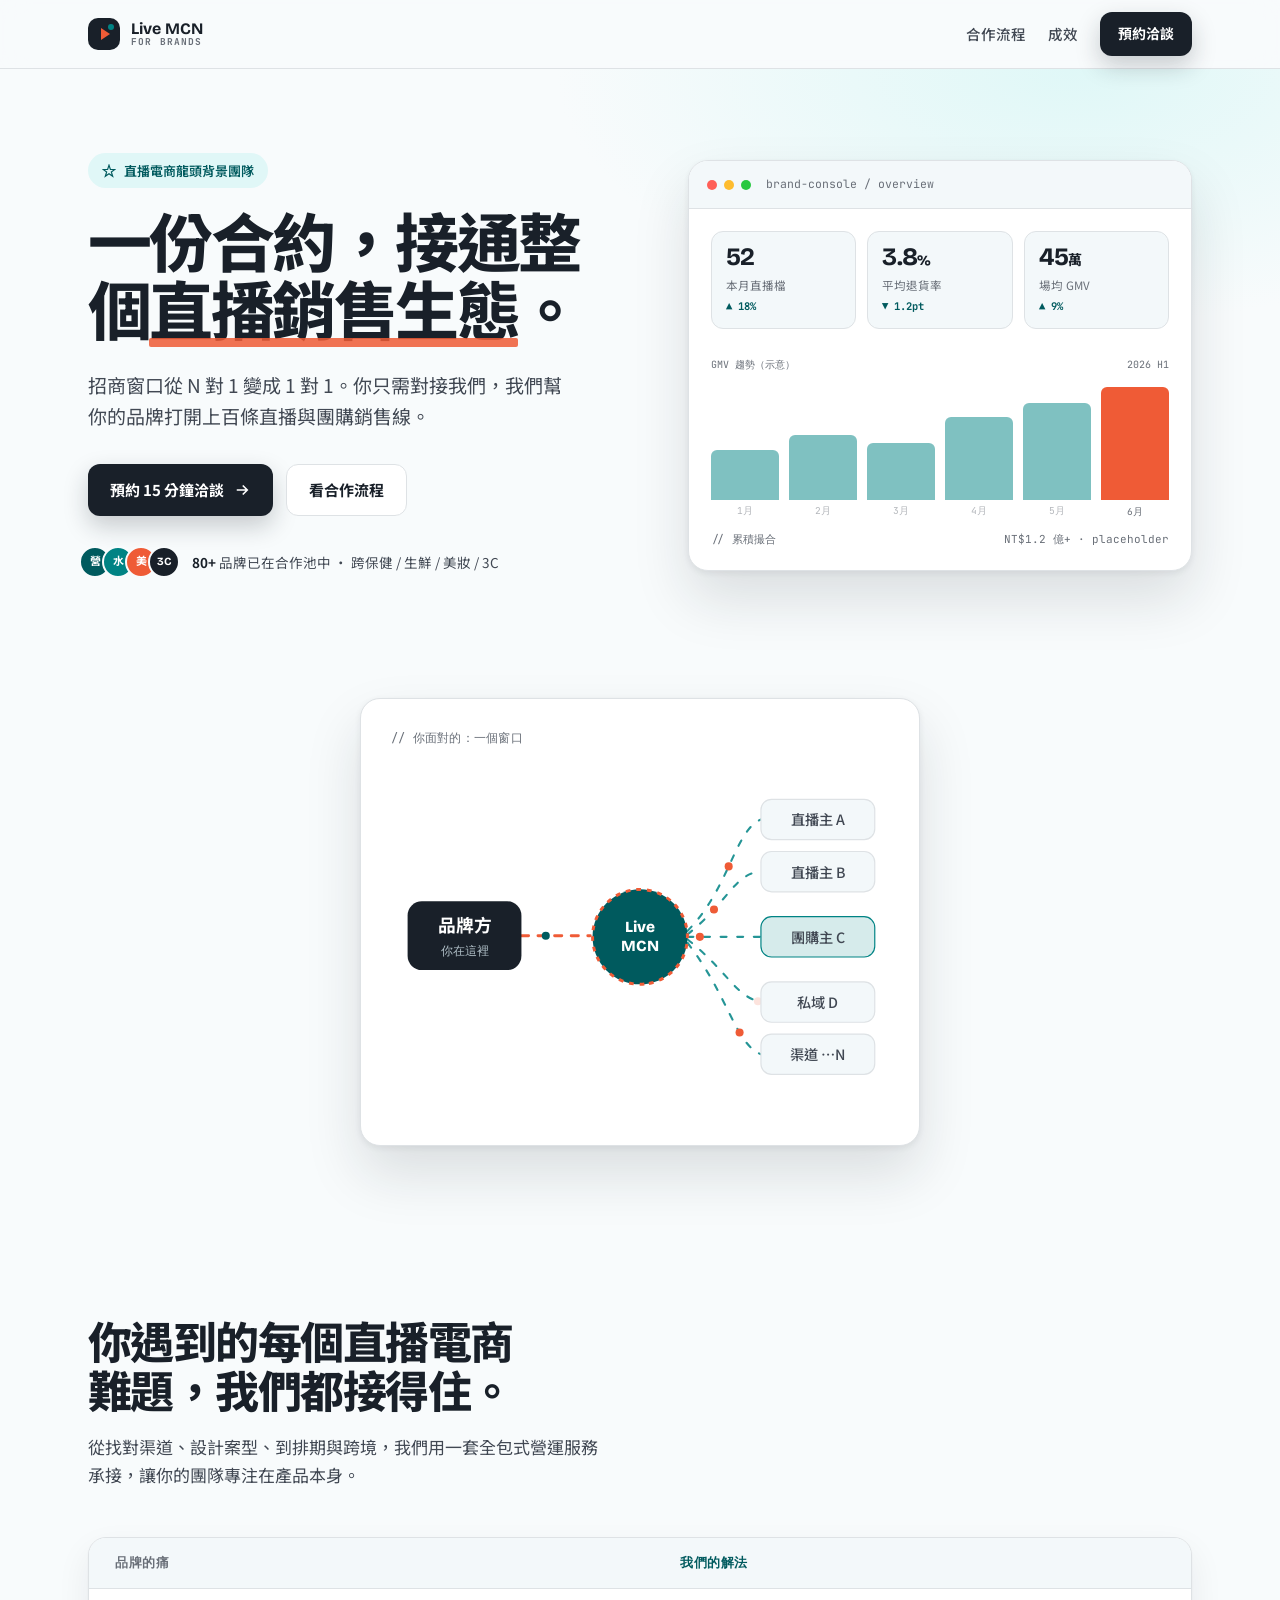
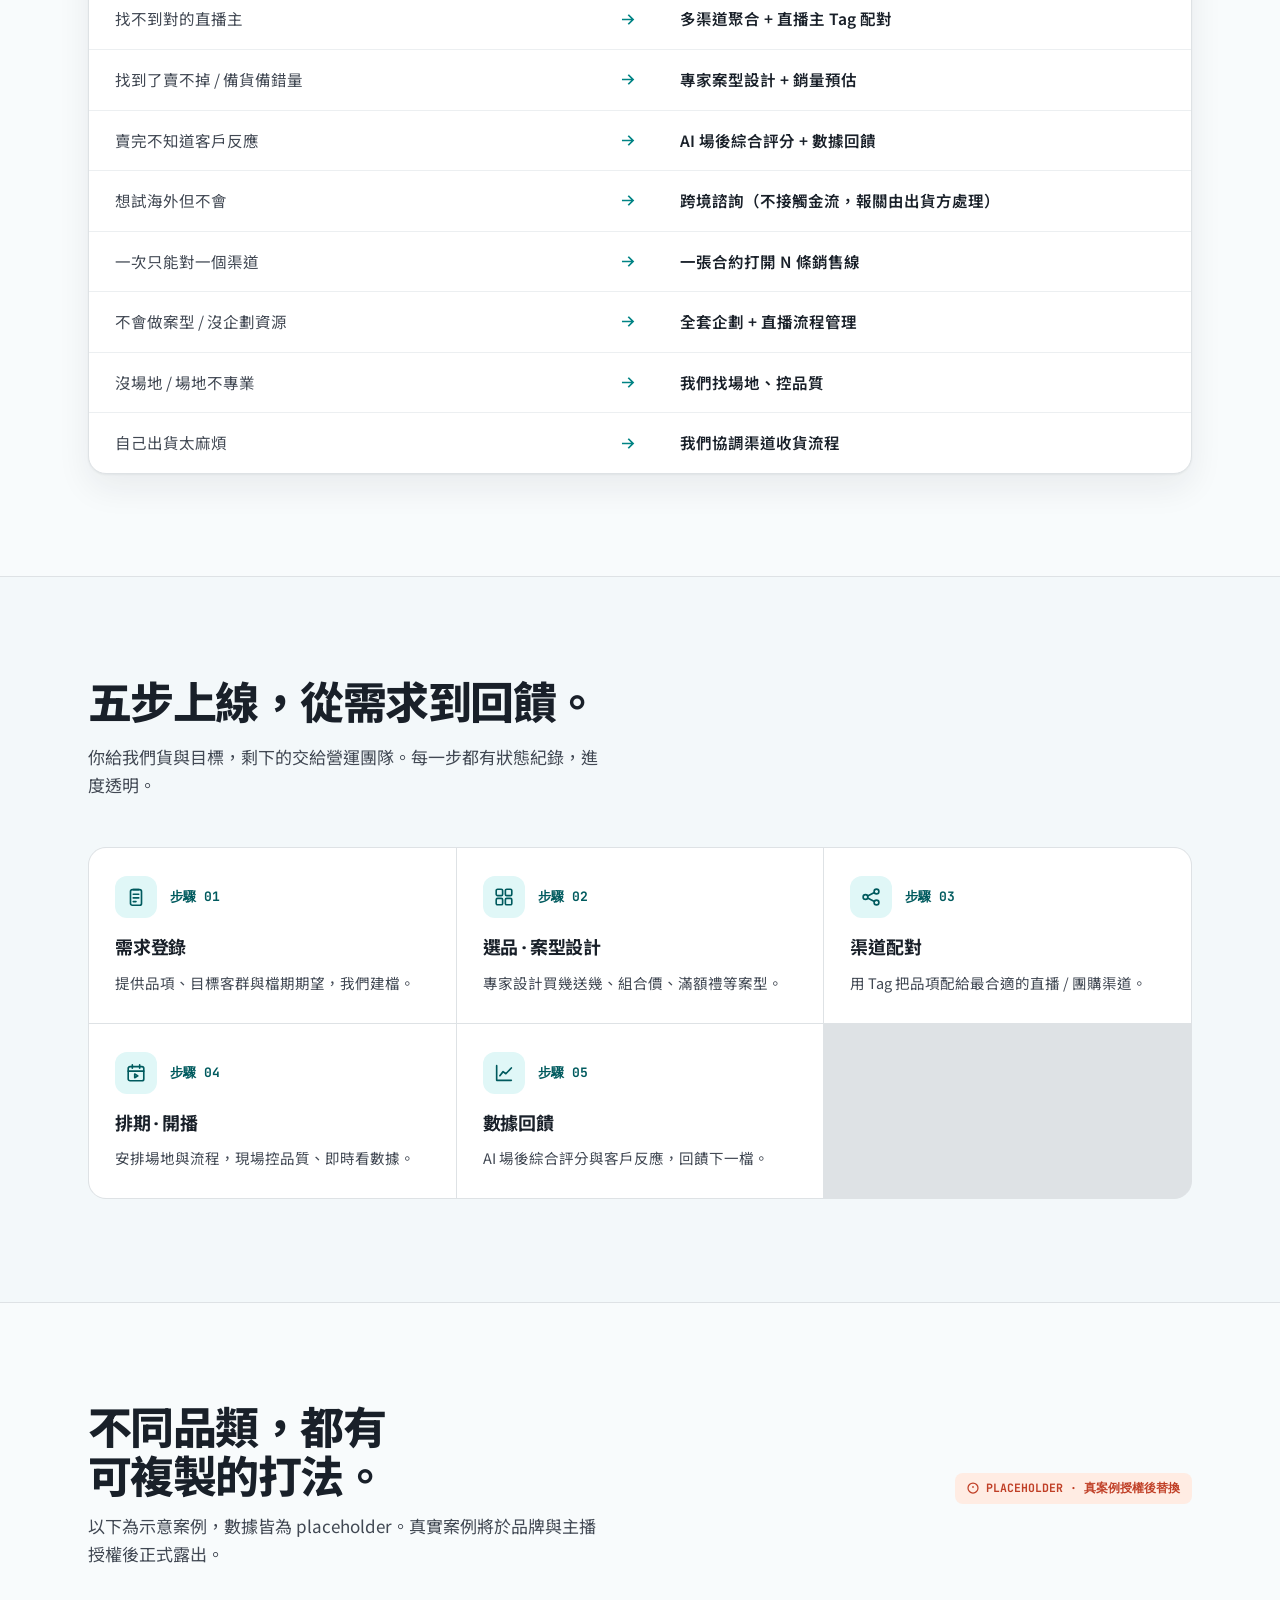
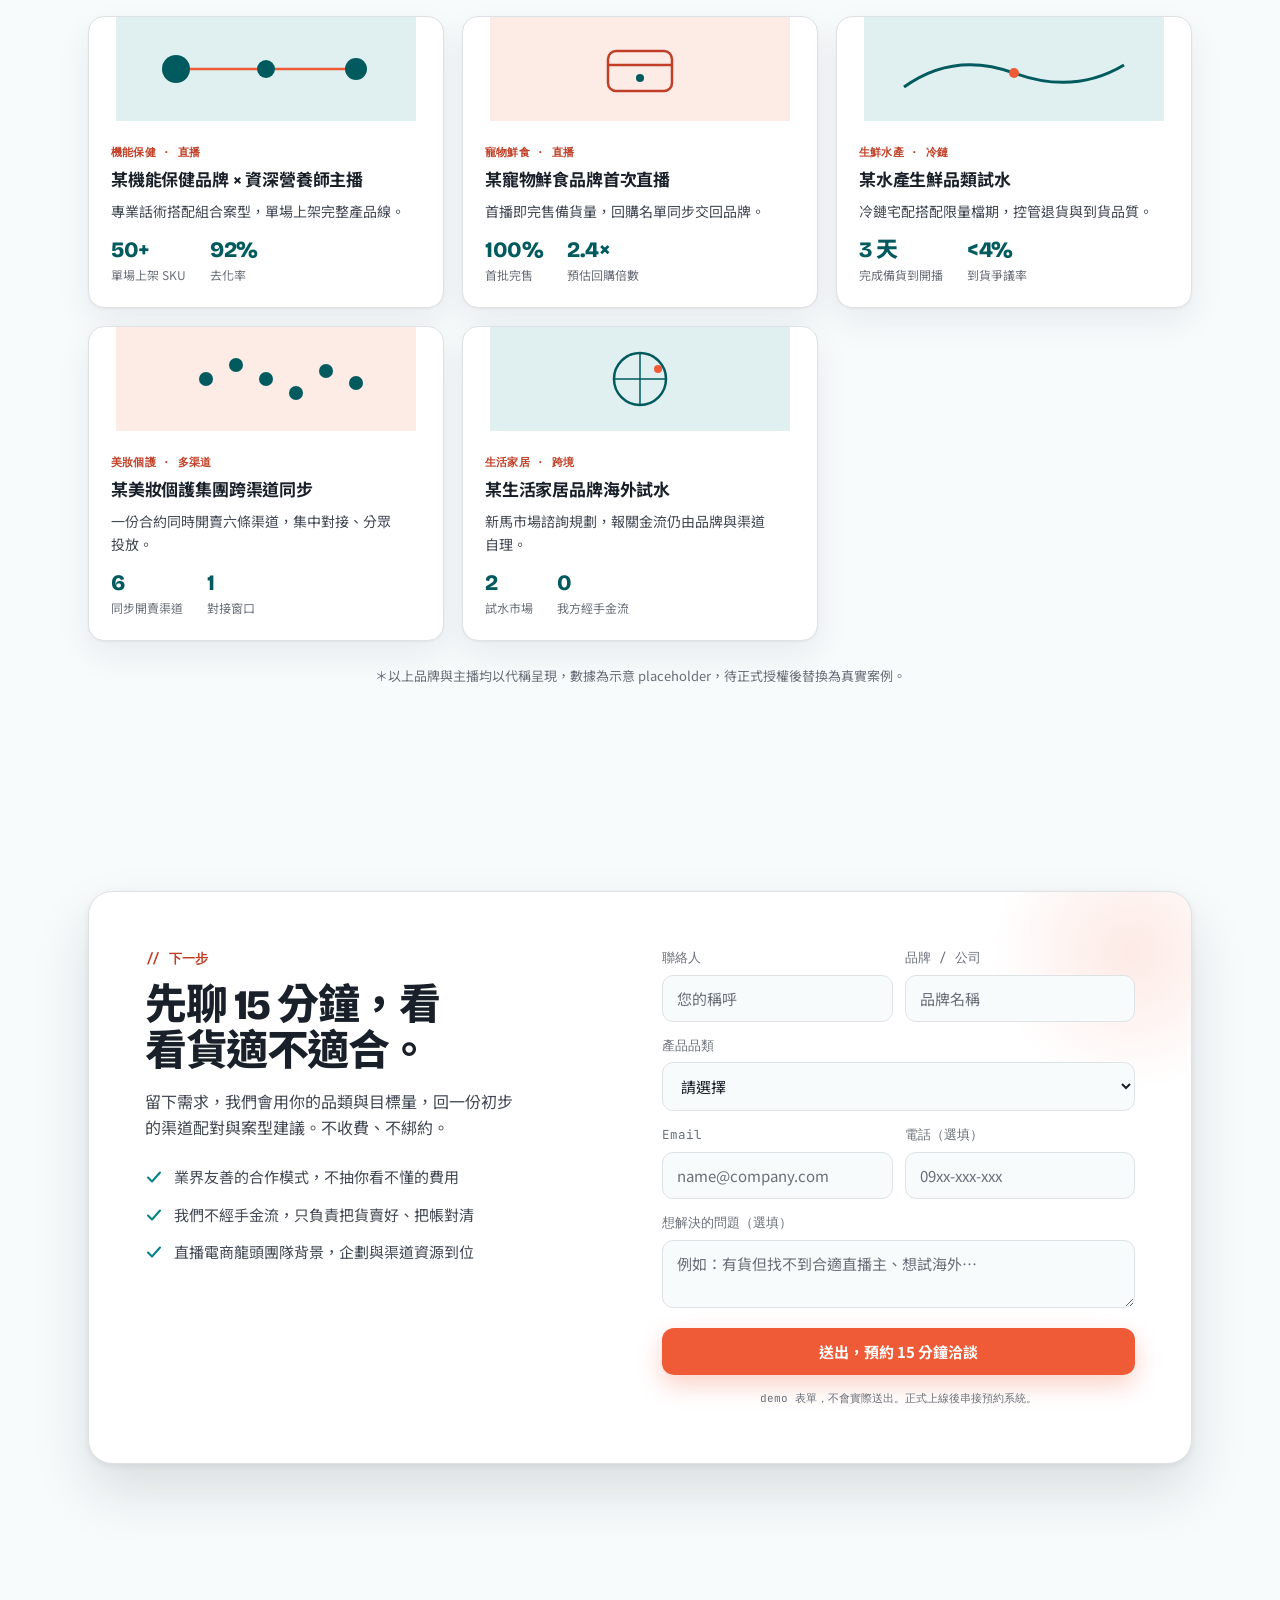
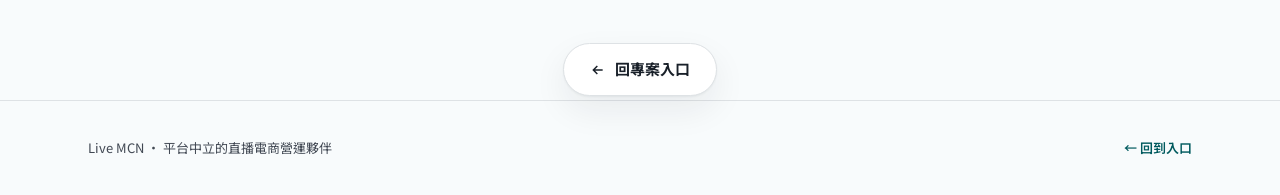
==== pages/page1.html @ f478127d "feat: 整理為單一網站結構並接上 retail-mcn-web - 保留 demo_v4 為唯一版本:index + index.css 置於 repo 根目錄 - 其餘四頁移至 pages/(p" ====
<!DOCTYPE html>
<html lang="zh-Hant">
<head>
<meta charset="UTF-8">
<meta name="viewport" content="width=device-width, initial-scale=1.0">
<title>Live MCN — 給品牌方</title>
<link rel="preconnect" href="https://fonts.googleapis.com">
<link rel="preconnect" href="https://fonts.gstatic.com" crossorigin>
<link href="https://fonts.googleapis.com/css2?family=Bricolage+Grotesque:opsz,wght@12..96,600;12..96,700;12..96,800&family=JetBrains+Mono:wght@400;700&family=Noto+Sans+TC:wght@400;500;700;900&display=swap" rel="stylesheet">
<link rel="stylesheet" href="page1.css">
</head>
<body>

<nav class="nav">
  <div class="wrap">
    <a class="logo" href="../index.html"><span class="m"></span><span class="t">Live MCN<span>FOR BRANDS</span></span></a>
    <div class="links">
      <a class="lnk" href="#how">合作流程</a>
      <a class="lnk" href="#cases">成效</a>
      <a class="btn btn-primary" href="#cta">預約洽談</a>
    </div>
  </div>
</nav>

<section class="hero">
  <div class="wrap">
    <div class="reveal d1">
      <span class="tagline"><svg viewBox="0 0 24 24"><path d="M12 2l2.4 7.4H22l-6 4.4 2.3 7.2L12 16.6 5.7 21l2.3-7.2-6-4.4h7.6z"/></svg>直播電商龍頭背景團隊</span>
      <h1>一份合約，接通整個<span class="u">直播銷售生態</span>。</h1>
      <p class="sub">招商窗口從 N 對 1 變成 1 對 1。你只需對接我們，我們幫你的品牌打開上百條直播與團購銷售線。</p>
      <div class="cta-row">
        <a class="btn btn-primary" href="#cta">預約 15 分鐘洽談 <svg viewBox="0 0 24 24" fill="none" stroke="currentColor" stroke-width="2.2"><path d="M5 12h14M13 6l6 6-6 6"/></svg></a>
        <a class="btn btn-ghost" href="#how">看合作流程</a>
      </div>
      <div class="trust">
        <span class="av"><span style="background:oklch(0.42 0.08 200)">營</span><span style="background:oklch(0.55 0.10 195)">水</span><span style="background:oklch(0.66 0.19 35)">美</span><span style="background:oklch(0.24 0.02 255)">3C</span></span>
        <span><b>80+</b> 品牌已在合作池中 · 跨保健 / 生鮮 / 美妝 / 3C</span>
      </div>
    </div>

    <div class="dash reveal d2" data-graphic>
      <div class="dash-top">
        <span class="d" style="background:#FF5F57"></span><span class="d" style="background:#FEBC2E"></span><span class="d" style="background:#28C840"></span>
        <span class="lbl">brand-console / overview</span>
      </div>
      <div class="dash-body">
        <div class="dash-kpis">
          <div class="kpi"><div class="v">52</div><div class="l">本月直播檔</div><div class="delta">▲ 18%</div></div>
          <div class="kpi"><div class="v">3.8<small>%</small></div><div class="l">平均退貨率</div><div class="delta">▼ 1.2pt</div></div>
          <div class="kpi"><div class="v">45<small>萬</small></div><div class="l">場均 GMV</div><div class="delta">▲ 9%</div></div>
        </div>
        <div class="chart">
          <div class="axis"><span>GMV 趨勢（示意）</span><span>2026 H1</span></div>
          <div class="bars">
            <div class="bar" style="height:42%"><span>1月</span></div>
            <div class="bar" style="height:55%"><span>2月</span></div>
            <div class="bar" style="height:48%"><span>3月</span></div>
            <div class="bar" style="height:70%"><span>4月</span></div>
            <div class="bar" style="height:82%"><span>5月</span></div>
            <div class="bar on" style="height:96%"><span>6月</span></div>
          </div>
        </div>
        <div class="dash-foot"><span>// 累積撮合</span><span>NT$1.2 億+ · placeholder</span></div>
      </div>
    </div>
  </div>
</section>

<section class="window-sec">
  <div class="wrap">
    <div class="diagram sr">
      <div class="cap">// 你面對的：一個窗口</div>
      <svg viewBox="0 0 420 300" fill="none" aria-label="一份合約接通多條銷售渠道示意圖">
        <!-- connection lines (behind nodes) -->
        <g stroke="oklch(0.55 0.10 195)" stroke-width="1.8" stroke-linecap="round" opacity="0.85">
          <path class="flowline" d="M250 145 C285 110, 290 60, 312 51"/>
          <path class="flowline" d="M250 148 C285 120, 290 96, 312 95"/>
          <path class="flowline" d="M250 150 H312"/>
          <path class="flowline" d="M250 152 C285 180, 290 200, 312 205"/>
          <path class="flowline" d="M250 155 C285 200, 290 240, 312 249"/>
        </g>
        <!-- signal dots travelling hub -> channels -->
        <g fill="oklch(0.66 0.19 35)">
          <circle r="3.4"><animateMotion dur="2.4s" begin="0s" repeatCount="indefinite" path="M250 145 C285 110, 290 60, 312 51"/><animate attributeName="opacity" dur="2.4s" begin="0s" repeatCount="indefinite" values="0;1;1;0" keyTimes="0;0.12;0.82;1"/></circle>
          <circle r="3.4"><animateMotion dur="2.4s" begin="0.48s" repeatCount="indefinite" path="M250 148 C285 120, 290 96, 312 95"/><animate attributeName="opacity" dur="2.4s" begin="0.48s" repeatCount="indefinite" values="0;1;1;0" keyTimes="0;0.12;0.82;1"/></circle>
          <circle r="3.4"><animateMotion dur="2.4s" begin="0.96s" repeatCount="indefinite" path="M250 150 H312"/><animate attributeName="opacity" dur="2.4s" begin="0.96s" repeatCount="indefinite" values="0;1;1;0" keyTimes="0;0.12;0.82;1"/></circle>
          <circle r="3.4"><animateMotion dur="2.4s" begin="1.44s" repeatCount="indefinite" path="M250 152 C285 180, 290 200, 312 205"/><animate attributeName="opacity" dur="2.4s" begin="1.44s" repeatCount="indefinite" values="0;1;1;0" keyTimes="0;0.12;0.82;1"/></circle>
          <circle r="3.4"><animateMotion dur="2.4s" begin="1.92s" repeatCount="indefinite" path="M250 155 C285 200, 290 240, 312 249"/><animate attributeName="opacity" dur="2.4s" begin="1.92s" repeatCount="indefinite" values="0;1;1;0" keyTimes="0;0.12;0.82;1"/></circle>
        </g>
        <!-- connection brand->hub (flowing) -->
        <path class="feed" d="M110 149 H168" stroke="oklch(0.66 0.19 35)" stroke-width="2.5" stroke-linecap="round"/>
        <circle r="3.4" fill="oklch(0.42 0.08 200)"><animateMotion dur="1.6s" repeatCount="indefinite" path="M110 149 H168"/><animate attributeName="opacity" dur="1.6s" repeatCount="indefinite" values="0;1;1;0" keyTimes="0;0.15;0.8;1"/></circle>
        <!-- left: brand -->
        <rect x="14" y="120" width="96" height="58" rx="12" fill="oklch(0.24 0.02 255)"/>
        <text x="62" y="146" text-anchor="middle" fill="#fff" font-family="Noto Sans TC" font-size="15" font-weight="700">品牌方</text>
        <text x="62" y="165" text-anchor="middle" fill="oklch(0.80 0.02 230)" font-family="JetBrains Mono" font-size="10">你在這裡</text>
        <!-- center hub (breathing) -->
        <circle cx="210" cy="150" r="40" fill="oklch(0.42 0.08 200)"><animate attributeName="r" values="40;42.5;40" dur="3.6s" repeatCount="indefinite" calcMode="spline" keyTimes="0;0.5;1" keySplines="0.4 0 0.6 1;0.4 0 0.6 1"/></circle>
        <circle cx="210" cy="150" r="40" fill="none" stroke="oklch(0.66 0.19 35)" stroke-width="2.5" stroke-dasharray="4 5"><animateTransform attributeName="transform" type="rotate" from="0 210 150" to="360 210 150" dur="16s" repeatCount="indefinite"/></circle>
        <text x="210" y="146" text-anchor="middle" fill="#fff" font-family="Bricolage Grotesque" font-size="13" font-weight="800">Live</text>
        <text x="210" y="162" text-anchor="middle" fill="#fff" font-family="Bricolage Grotesque" font-size="13" font-weight="800">MCN</text>
        <!-- right channels -->
        <g font-family="Noto Sans TC" font-size="12" fill="oklch(0.40 0.02 255)" font-weight="500">
          <g><rect x="312" y="34" width="96" height="34" rx="9" fill="oklch(0.975 0.006 230)" stroke="oklch(0.91 0.006 240)"/><text x="360" y="56" text-anchor="middle">直播主 A</text></g>
          <g><rect x="312" y="78" width="96" height="34" rx="9" fill="oklch(0.975 0.006 230)" stroke="oklch(0.91 0.006 240)"/><text x="360" y="100" text-anchor="middle">直播主 B</text></g>
          <g><rect class="hl" x="312" y="133" width="96" height="34" rx="9" fill="oklch(0.55 0.10 195 / 0.16)" stroke="oklch(0.55 0.10 195)"/><text x="360" y="155" text-anchor="middle">團購主 C</text></g>
          <g><rect x="312" y="188" width="96" height="34" rx="9" fill="oklch(0.975 0.006 230)" stroke="oklch(0.91 0.006 240)"/><text x="360" y="210" text-anchor="middle">私域 D</text></g>
          <g><rect x="312" y="232" width="96" height="34" rx="9" fill="oklch(0.975 0.006 230)" stroke="oklch(0.91 0.006 240)"/><text x="360" y="254" text-anchor="middle">渠道 …N</text></g>
        </g>
      </svg>
    </div>
  </div>
</section>

<section id="how">
  <div class="wrap">
    <h2 class="sec">你遇到的每個直播電商難題，我們都接得住。</h2>
    <p class="sec-lead">從找對渠道、設計案型、到排期與跨境，我們用一套全包式營運服務承接，讓你的團隊專注在產品本身。</p>
    <div class="ps">
      <div class="ps-head"><div class="a">品牌的痛</div><div class="mid"></div><div class="b">我們的解法</div></div>
      <div class="ps-row"><div class="a">找不到對的直播主</div><div class="mid"><svg viewBox="0 0 24 24"><path d="M5 12h14M13 6l6 6-6 6"/></svg></div><div class="b">多渠道聚合 + 直播主 Tag 配對</div></div>
      <div class="ps-row"><div class="a">找到了賣不掉 / 備貨備錯量</div><div class="mid"><svg viewBox="0 0 24 24"><path d="M5 12h14M13 6l6 6-6 6"/></svg></div><div class="b">專家案型設計 + 銷量預估</div></div>
      <div class="ps-row"><div class="a">賣完不知道客戶反應</div><div class="mid"><svg viewBox="0 0 24 24"><path d="M5 12h14M13 6l6 6-6 6"/></svg></div><div class="b">AI 場後綜合評分 + 數據回饋</div></div>
      <div class="ps-row"><div class="a">想試海外但不會</div><div class="mid"><svg viewBox="0 0 24 24"><path d="M5 12h14M13 6l6 6-6 6"/></svg></div><div class="b">跨境諮詢（不接觸金流，報關由出貨方處理）</div></div>
      <div class="ps-row"><div class="a">一次只能對一個渠道</div><div class="mid"><svg viewBox="0 0 24 24"><path d="M5 12h14M13 6l6 6-6 6"/></svg></div><div class="b">一張合約打開 N 條銷售線</div></div>
      <div class="ps-row"><div class="a">不會做案型 / 沒企劃資源</div><div class="mid"><svg viewBox="0 0 24 24"><path d="M5 12h14M13 6l6 6-6 6"/></svg></div><div class="b">全套企劃 + 直播流程管理</div></div>
      <div class="ps-row"><div class="a">沒場地 / 場地不專業</div><div class="mid"><svg viewBox="0 0 24 24"><path d="M5 12h14M13 6l6 6-6 6"/></svg></div><div class="b">我們找場地、控品質</div></div>
      <div class="ps-row"><div class="a">自己出貨太麻煩</div><div class="mid"><svg viewBox="0 0 24 24"><path d="M5 12h14M13 6l6 6-6 6"/></svg></div><div class="b">我們協調渠道收貨流程</div></div>
    </div>
  </div>
</section>

<section id="how2" style="background:var(--panel);border-block:1px solid var(--line)">
  <div class="wrap">
    <h2 class="sec">五步上線，從需求到回饋。</h2>
    <p class="sec-lead">你給我們貨與目標，剩下的交給營運團隊。每一步都有狀態紀錄，進度透明。</p>
    <div class="steps">
      <div class="step sr">
        <div class="step-h">
          <span class="stepico"><svg viewBox="0 0 24 24"><rect x="6" y="4" width="12" height="17" rx="2"/><path d="M9 4h6M9 9h6M9 13h6M9 17h3"/></svg></span>
          <span class="n">步驟 01</span>
        </div>
        <h4>需求登錄</h4><p>提供品項、目標客群與檔期期望，我們建檔。</p>
      </div>
      <div class="step sr">
        <div class="step-h">
          <span class="stepico"><svg viewBox="0 0 24 24"><rect x="3.5" y="3.5" width="7" height="7" rx="1.5"/><rect x="13.5" y="3.5" width="7" height="7" rx="1.5"/><rect x="3.5" y="13.5" width="7" height="7" rx="1.5"/><rect x="13.5" y="13.5" width="7" height="7" rx="1.5"/></svg></span>
          <span class="n">步驟 02</span>
        </div>
        <h4>選品 · 案型設計</h4><p>專家設計買幾送幾、組合價、滿額禮等案型。</p>
      </div>
      <div class="step sr">
        <div class="step-h">
          <span class="stepico"><svg viewBox="0 0 24 24"><circle cx="6" cy="12" r="2.6"/><circle cx="18" cy="6" r="2.6"/><circle cx="18" cy="18" r="2.6"/><path d="M8.3 10.9 15.7 7.1M8.3 13.1 15.7 16.9"/></svg></span>
          <span class="n">步驟 03</span>
        </div>
        <h4>渠道配對</h4><p>用 Tag 把品項配給最合適的直播 / 團購渠道。</p>
      </div>
      <div class="step sr">
        <div class="step-h">
          <span class="stepico"><svg viewBox="0 0 24 24"><rect x="3.5" y="5" width="17" height="15.5" rx="2"/><path d="M3.5 10h17M8 3.2v3.6M16 3.2v3.6"/><path d="M10.6 13.1v4l3.4-2z"/></svg></span>
          <span class="n">步驟 04</span>
        </div>
        <h4>排期 · 開播</h4><p>安排場地與流程，現場控品質、即時看數據。</p>
      </div>
      <div class="step sr">
        <div class="step-h">
          <span class="stepico"><svg viewBox="0 0 24 24"><path d="M4 4v16h16"/><path d="M7.5 15l3.5-4.5 3 2.3L20 6.5"/></svg></span>
          <span class="n">步驟 05</span>
        </div>
        <h4>數據回饋</h4><p>AI 場後綜合評分與客戶反應，回饋下一檔。</p>
      </div>
    </div>
  </div>
</section>

<section id="cases">
  <div class="wrap">
    <div style="display:flex;align-items:flex-end;justify-content:space-between;gap:24px;flex-wrap:wrap;margin-bottom:8px">
      <h2 class="sec" style="margin-bottom:0">不同品類，都有可複製的打法。</h2>
      <span class="placeholder-tag"><svg width="12" height="12" viewBox="0 0 24 24" fill="none" stroke="currentColor" stroke-width="2.5"><circle cx="12" cy="12" r="10"/><path d="M12 8v4M12 16h0"/></svg>PLACEHOLDER · 真案例授權後替換</span>
    </div>
    <p class="sec-lead">以下為示意案例，數據皆為 placeholder。真實案例將於品牌與主播授權後正式露出。</p>
    <div class="cases">
      <article class="case sr">
        <div class="top"><svg viewBox="0 0 300 104"><rect width="300" height="104" fill="oklch(0.55 0.10 195 / 0.12)"/><g fill="oklch(0.42 0.08 200)"><circle cx="60" cy="52" r="14"/><circle cx="150" cy="52" r="9"/><circle cx="240" cy="52" r="11"/></g><path d="M74 52H141M159 52H229" stroke="oklch(0.66 0.19 35)" stroke-width="2.5"/></svg></div>
        <div class="body"><span class="cat">機能保健 · 直播</span><h4>某機能保健品牌 × 資深營養師主播</h4><p>專業話術搭配組合案型，單場上架完整產品線。</p><div class="metric"><div><div class="mv">50+</div><div class="ml">單場上架 SKU</div></div><div><div class="mv">92%</div><div class="ml">去化率</div></div></div></div>
      </article>
      <article class="case sr">
        <div class="top"><svg viewBox="0 0 300 104"><rect width="300" height="104" fill="oklch(0.66 0.19 35 / 0.12)"/><g fill="none" stroke="oklch(0.55 0.17 33)" stroke-width="2.5"><rect x="118" y="34" width="64" height="40" rx="8"/><path d="M118 48h64"/></g><circle cx="150" cy="61" r="4" fill="oklch(0.42 0.08 200)"/></svg></div>
        <div class="body"><span class="cat">寵物鮮食 · 直播</span><h4>某寵物鮮食品牌首次直播</h4><p>首播即完售備貨量，回購名單同步交回品牌。</p><div class="metric"><div><div class="mv">100%</div><div class="ml">首批完售</div></div><div><div class="mv">2.4×</div><div class="ml">預估回購倍數</div></div></div></div>
      </article>
      <article class="case sr">
        <div class="top"><svg viewBox="0 0 300 104"><rect width="300" height="104" fill="oklch(0.55 0.10 195 / 0.12)"/><path d="M40 70 Q90 34 150 56 T260 48" stroke="oklch(0.42 0.08 200)" stroke-width="3" fill="none"/><circle cx="150" cy="56" r="5" fill="oklch(0.66 0.19 35)"/></svg></div>
        <div class="body"><span class="cat">生鮮水產 · 冷鏈</span><h4>某水產生鮮品類試水</h4><p>冷鏈宅配搭配限量檔期，控管退貨與到貨品質。</p><div class="metric"><div><div class="mv">3 天</div><div class="ml">完成備貨到開播</div></div><div><div class="mv">&lt;4%</div><div class="ml">到貨爭議率</div></div></div></div>
      </article>
      <article class="case sr">
        <div class="top"><svg viewBox="0 0 300 104"><rect width="300" height="104" fill="oklch(0.66 0.19 35 / 0.12)"/><g fill="oklch(0.42 0.08 200)"><circle cx="90" cy="52" r="7"/><circle cx="120" cy="38" r="7"/><circle cx="150" cy="52" r="7"/><circle cx="180" cy="66" r="7"/><circle cx="210" cy="44" r="7"/><circle cx="240" cy="56" r="7"/></g></svg></div>
        <div class="body"><span class="cat">美妝個護 · 多渠道</span><h4>某美妝個護集團跨渠道同步</h4><p>一份合約同時開賣六條渠道，集中對接、分眾投放。</p><div class="metric"><div><div class="mv">6</div><div class="ml">同步開賣渠道</div></div><div><div class="mv">1</div><div class="ml">對接窗口</div></div></div></div>
      </article>
      <article class="case sr">
        <div class="top"><svg viewBox="0 0 300 104"><rect width="300" height="104" fill="oklch(0.55 0.10 195 / 0.12)"/><circle cx="150" cy="52" r="26" fill="none" stroke="oklch(0.42 0.08 200)" stroke-width="2.5"/><path d="M124 52h52M150 26v52" stroke="oklch(0.42 0.08 200)" stroke-width="1.5"/><circle cx="168" cy="42" r="4" fill="oklch(0.66 0.19 35)"/></svg></div>
        <div class="body"><span class="cat">生活家居 · 跨境</span><h4>某生活家居品牌海外試水</h4><p>新馬市場諮詢規劃，報關金流仍由品牌與渠道自理。</p><div class="metric"><div><div class="mv">2</div><div class="ml">試水市場</div></div><div><div class="mv">0</div><div class="ml">我方經手金流</div></div></div></div>
      </article>
    </div>
    <p class="case-note">＊以上品牌與主播均以代稱呈現，數據為示意 placeholder，待正式授權後替換為真實案例。</p>
  </div>
</section>

<section class="cta-sec" id="cta">
  <div class="wrap">
    <div class="cta-wrap sr">
      <div class="cta-l">
        <div class="kicker">// 下一步</div>
        <h2>先聊 15 分鐘，看看貨適不適合。</h2>
        <p>留下需求，我們會用你的品類與目標量，回一份初步的渠道配對與案型建議。不收費、不綁約。</p>
        <ul class="cta-bullets">
          <li><svg width="18" height="18" viewBox="0 0 18 18" fill="none"><path d="M3 9.5l4 4 8-9" stroke="currentColor" stroke-width="2" stroke-linecap="round" stroke-linejoin="round"/></svg>業界友善的合作模式，不抽你看不懂的費用</li>
          <li><svg width="18" height="18" viewBox="0 0 18 18" fill="none"><path d="M3 9.5l4 4 8-9" stroke="currentColor" stroke-width="2" stroke-linecap="round" stroke-linejoin="round"/></svg>我們不經手金流，只負責把貨賣好、把帳對清</li>
          <li><svg width="18" height="18" viewBox="0 0 18 18" fill="none"><path d="M3 9.5l4 4 8-9" stroke="currentColor" stroke-width="2" stroke-linecap="round" stroke-linejoin="round"/></svg>直播電商龍頭團隊背景，企劃與渠道資源到位</li>
        </ul>
      </div>
      <form onsubmit="event.preventDefault();document.getElementById('t1').classList.add('show');this.reset();">
        <div class="two">
          <div class="fld"><label>聯絡人</label><input required placeholder="您的稱呼"></div>
          <div class="fld"><label>品牌 / 公司</label><input required placeholder="品牌名稱"></div>
        </div>
        <div class="fld"><label>產品品類</label>
          <select required><option value="" disabled selected>請選擇</option><option>機能保健</option><option>美妝個護</option><option>食品生鮮</option><option>寵物</option><option>生活家居 / 3C</option><option>其他</option></select>
        </div>
        <div class="two">
          <div class="fld"><label>Email</label><input type="email" required placeholder="name@company.com"></div>
          <div class="fld"><label>電話（選填）</label><input placeholder="09xx-xxx-xxx"></div>
        </div>
        <div class="fld"><label>想解決的問題（選填）</label><textarea rows="2" placeholder="例如：有貨但找不到合適直播主、想試海外…"></textarea></div>
        <button class="btn btn-primary" type="submit">送出，預約 15 分鐘洽談</button>
        <div class="form-note">demo 表單，不會實際送出。正式上線後串接預約系統。</div>
        <div class="toast" id="t1">已收到（demo）。正式版會回覆一份初步配對建議。</div>
      </form>
    </div>
  </div>
</section>

<div class="wrap">
  <div class="backhome"><a href="../index.html"><svg viewBox="0 0 24 24"><path d="M19 12H5M11 18l-6-6 6-6"/></svg>回專案入口</a></div>
</div>

<footer>
  <div class="wrap">
    <span>Live MCN · 平台中立的直播電商營運夥伴</span>
    <a href="../index.html">← 回到入口</a>
  </div>
</footer>

<script>
const io=new IntersectionObserver((es)=>{es.forEach(e=>{if(e.isIntersecting){e.target.classList.add('in');io.unobserve(e.target)}})},{threshold:0.12});
document.querySelectorAll('.sr').forEach((el,i)=>{el.style.transitionDelay=((i%3)*0.07)+'s';io.observe(el)});
</script>

</body>
</html>
---- pages/page1.css ----
/* ============================================================
   Page 1 — 對品牌方  (v4 blend: v2 system + v3 diagram/cases/cta)
   Register: brand · 專業可靠 · ink + teal lead, coral spark
   ============================================================ */
:root{
  --ink:oklch(0.24 0.02 255);
  --ink-2:oklch(0.40 0.02 255);
  --muted:oklch(0.54 0.015 255);
  --bg:oklch(0.985 0.004 235);
  --surface:oklch(1 0 0);
  --panel:oklch(0.975 0.006 230);
  --line:oklch(0.91 0.006 240);
  --line-2:oklch(0.95 0.005 240);
  --teal:oklch(0.55 0.10 195);
  --teal-d:oklch(0.42 0.08 200);
  --teal-deep:oklch(0.32 0.06 205);
  --teal-soft:oklch(0.96 0.025 195);
  --coral:oklch(0.66 0.19 35);
  --coral-d:oklch(0.55 0.17 33);
  --coral-soft:oklch(0.96 0.03 40);
  --ease:cubic-bezier(0.16,1,0.3,1);
  --shadow:0 1px 2px oklch(0.24 0.02 255/.05),0 14px 34px oklch(0.24 0.02 255/.07);
  --shadow-lg:0 2px 6px oklch(0.24 0.02 255/.07),0 28px 56px oklch(0.24 0.02 255/.13);
  --display:"Bricolage Grotesque","Noto Sans TC",sans-serif;
  --sans:"Noto Sans TC","Bricolage Grotesque",sans-serif;
  --mono:"JetBrains Mono",ui-monospace,monospace;
}
*{box-sizing:border-box;margin:0;padding:0}
html{scroll-behavior:smooth}
body{font-family:var(--sans);color:var(--ink);background:var(--bg);line-height:1.65;-webkit-font-smoothing:antialiased;text-wrap:pretty}
.wrap{max-width:1160px;margin:0 auto;padding:0 28px}
section{padding:clamp(60px,8vw,108px) 0}
h2.sec{font-family:var(--display);font-size:clamp(28px,3.8vw,44px);font-weight:800;letter-spacing:-.035em;line-height:1.12;text-wrap:balance;margin-bottom:14px;max-width:20ch}
.sec-lead{font-size:17px;color:var(--ink-2);max-width:58ch;margin-bottom:48px}
.kicker{font-family:var(--mono);font-size:13px;font-weight:700;color:var(--coral-d);margin-bottom:12px}
.btn{display:inline-flex;align-items:center;gap:9px;font-family:var(--sans);font-weight:700;font-size:15px;text-decoration:none;border-radius:12px;padding:13px 22px;border:none;cursor:pointer;transition:transform .35s var(--ease),box-shadow .35s var(--ease),background .25s}
.btn svg{width:18px;height:18px;transition:transform .35s var(--ease)}
.btn:hover svg{transform:translateX(4px)}
.btn-primary{background:var(--ink);color:#fff;box-shadow:0 10px 24px oklch(0.24 0.02 255/.22)}
.btn-primary:hover{transform:translateY(-2px);box-shadow:0 16px 32px oklch(0.24 0.02 255/.3)}
.btn-ghost{background:var(--surface);color:var(--ink);border:1px solid var(--line)}
.btn-ghost:hover{border-color:var(--ink);transform:translateY(-2px)}

/* nav */
.nav{position:sticky;top:0;z-index:80;background:oklch(0.985 0.004 235/.82);backdrop-filter:blur(14px);border-bottom:1px solid var(--line)}
.nav .wrap{display:flex;align-items:center;height:68px;gap:26px}
.logo{display:flex;align-items:center;gap:11px;text-decoration:none}
.logo .m{width:32px;height:32px;border-radius:10px;background:var(--ink);position:relative}
.logo .m::before{content:"";position:absolute;inset:0;margin:auto;width:0;height:0;left:3px;border-style:solid;border-width:6px 0 6px 9px;border-color:transparent transparent transparent var(--coral)}
.logo .m::after{content:"";position:absolute;width:6px;height:6px;border-radius:50%;background:var(--teal);right:6px;top:6px}
.logo .t{font-family:var(--display);font-weight:700;font-size:16px;color:var(--ink);line-height:1.05}
.logo .t span{display:block;font-family:var(--mono);font-size:9.5px;color:var(--muted);letter-spacing:.12em}
.nav .links{margin-left:auto;display:flex;align-items:center;gap:22px}
.nav a.lnk{font-size:14.5px;color:var(--ink-2);text-decoration:none;font-weight:500}
.nav a.lnk:hover{color:var(--ink)}
.nav .btn{padding:10px 18px;font-size:14px}

/* hero */
.hero{position:relative;overflow:hidden;padding:clamp(48px,7vw,84px) 0 clamp(60px,8vw,100px)}
.hero::before{content:"";position:absolute;inset:0;z-index:-1;background:
  radial-gradient(58% 60% at 84% 0%, var(--teal-soft), transparent 70%);}
.hero .wrap{display:grid;grid-template-columns:1.04fr .96fr;gap:54px;align-items:center}
@media(max-width:920px){.hero .wrap{grid-template-columns:1fr;gap:42px}}
.tagline{display:inline-flex;align-items:center;gap:8px;font-size:13px;font-weight:600;color:var(--teal-d);background:var(--teal-soft);padding:7px 14px;border-radius:999px;margin-bottom:24px}
.tagline svg{width:14px;height:14px;stroke:var(--teal-d);fill:none;stroke-width:2}
.hero h1{font-family:var(--display);font-size:clamp(38px,5.6vw,64px);font-weight:800;line-height:1.05;letter-spacing:-.04em;text-wrap:balance;margin-bottom:22px}
.hero h1 .u{position:relative;white-space:nowrap}
.hero h1 .u::after{content:"";position:absolute;left:0;right:0;bottom:.08em;height:.14em;background:var(--coral);opacity:.85;border-radius:2px}
.hero p.sub{font-size:19px;color:var(--ink-2);max-width:44ch;margin-bottom:32px}
.hero .cta-row{display:flex;gap:13px;flex-wrap:wrap;margin-bottom:30px}
.trust{display:flex;align-items:center;gap:12px;font-size:13.5px;color:var(--ink-2)}
.trust b{color:var(--ink);font-weight:700}
.trust .av{display:flex}
.trust .av span{width:32px;height:32px;border-radius:50%;border:2.5px solid var(--bg);margin-left:-9px;display:grid;place-items:center;font-size:11px;font-weight:700;color:#fff;font-family:var(--display)}

/* dashboard mock (image text) */
.dash{background:var(--surface);border:1px solid var(--line);border-radius:20px;box-shadow:var(--shadow-lg);overflow:hidden}
.dash-top{display:flex;align-items:center;gap:7px;padding:14px 18px;border-bottom:1px solid var(--line);background:var(--panel)}
.dash-top .d{width:10px;height:10px;border-radius:50%}
.dash-top .lbl{margin-left:8px;font-family:var(--mono);font-size:11.5px;color:var(--muted)}
.dash-body{padding:22px}
.dash-kpis{display:grid;grid-template-columns:repeat(3,1fr);gap:11px;margin-bottom:22px}
.kpi{background:var(--panel);border:1px solid var(--line);border-radius:12px;padding:13px 14px}
.kpi .v{font-family:var(--display);font-size:25px;font-weight:700;color:var(--ink);letter-spacing:-.03em;line-height:1}
.kpi .v small{font-size:14px}
.kpi .l{font-size:11.5px;color:var(--muted);margin-top:6px}
.kpi .delta{font-family:var(--mono);font-size:10.5px;color:var(--teal-d);font-weight:700;margin-top:3px}
.chart{position:relative;padding-top:6px}
.chart .axis{font-family:var(--mono);font-size:10px;color:var(--muted);margin-bottom:8px;display:flex;justify-content:space-between}
.bars{display:flex;align-items:flex-end;gap:10px;height:118px}
.bars .bar{flex:1;border-radius:6px 6px 0 0;background:var(--teal);opacity:.5;position:relative;transition:opacity .3s}
.bars .bar.on{opacity:1;background:var(--coral)}
.bars .bar span{position:absolute;bottom:-19px;left:0;right:0;text-align:center;font-family:var(--mono);font-size:9.5px;color:var(--muted)}
.dash-foot{margin-top:30px;display:flex;justify-content:space-between;font-family:var(--mono);font-size:11px;color:var(--muted)}

/* window diagram (from v3, recoloured) */
.window-sec{padding:clamp(8px,2vw,20px) 0 clamp(40px,6vw,72px)}
.diagram{max-width:560px;margin:0 auto;background:var(--surface);border:1px solid var(--line);border-radius:20px;padding:clamp(18px,3vw,30px);box-shadow:var(--shadow-lg)}
.diagram .cap{font-family:var(--mono);font-size:12px;color:var(--muted);margin-bottom:10px;letter-spacing:.02em}
.diagram svg{width:100%;height:auto;display:block}
.diagram .flowline{stroke-dasharray:5 9;animation:flow 1.05s linear infinite}
.diagram .feed{stroke-dasharray:6 8;animation:flow .95s linear infinite}
@keyframes flow{to{stroke-dashoffset:-14}}
.diagram .hl{animation:hlpulse 2.6s var(--ease) infinite}
@keyframes hlpulse{0%,100%{opacity:1}50%{opacity:.5}}
@media(prefers-reduced-motion:reduce){
  .diagram .flowline,.diagram .feed,.diagram .hl{animation:none}
}

/* pain -> solution */
.ps{border:1px solid var(--line);border-radius:18px;overflow:hidden;background:var(--surface);box-shadow:var(--shadow)}
.ps-head,.ps-row{display:grid;grid-template-columns:1fr 54px 1.05fr}
.ps-head{background:var(--panel);border-bottom:1px solid var(--line)}
.ps-head div{padding:15px 26px;font-family:var(--mono);font-size:12.5px;font-weight:700;letter-spacing:.04em;text-transform:uppercase}
.ps-head .a{color:var(--muted)}.ps-head .b{color:var(--teal-d)}
.ps-row{border-bottom:1px solid var(--line-2);transition:background .25s}
.ps-row:last-child{border-bottom:none}
.ps-row:hover{background:var(--teal-soft)}
.ps-row .a{padding:17px 26px;font-size:15.5px;color:var(--ink-2)}
.ps-row .b{padding:17px 26px;font-size:15.5px;font-weight:600;color:var(--ink)}
.ps-row .mid{display:grid;place-items:center;color:var(--teal)}
.ps-row .mid svg{width:19px;height:19px;stroke:var(--teal);fill:none;stroke-width:2.2}
@media(max-width:720px){
  .ps-head{display:none}
  .ps-row{grid-template-columns:1fr}
  .ps-row .mid{justify-self:start;padding:2px 26px}
  .ps-row .mid svg{transform:rotate(90deg)}
  .ps-row .a{padding-bottom:6px}.ps-row .b{padding-top:6px}
}

/* process — now with icons */
.steps{display:grid;grid-template-columns:repeat(3,1fr);gap:1px;background:var(--line);border:1px solid var(--line);border-radius:18px;overflow:hidden}
@media(max-width:860px){.steps{grid-template-columns:1fr 1fr}}
@media(max-width:560px){.steps{grid-template-columns:1fr}}
.step{background:var(--surface);padding:28px 26px;transition:background .25s}
.step:hover{background:var(--panel)}
.step-h{display:flex;align-items:center;gap:13px;margin-bottom:16px}
.step .stepico{width:42px;height:42px;border-radius:12px;flex-shrink:0;display:grid;place-items:center;background:var(--teal-soft);transition:transform .4s var(--ease)}
.step:hover .stepico{transform:scale(1.07) rotate(-3deg)}
.step .stepico svg{width:22px;height:22px;stroke:var(--teal-d);fill:none;stroke-width:1.8;stroke-linecap:round;stroke-linejoin:round}
.step .n{font-family:var(--mono);font-size:13px;font-weight:700;color:var(--teal-d)}
.step h4{font-family:var(--display);font-size:18px;font-weight:700;letter-spacing:-.01em;margin-bottom:7px}
.step p{font-size:14.5px;color:var(--ink-2)}

/* cases — v3 icon-top cards, recoloured */
.cases{display:grid;grid-template-columns:repeat(3,1fr);gap:18px}
@media(max-width:900px){.cases{grid-template-columns:1fr 1fr}}
@media(max-width:600px){.cases{grid-template-columns:1fr}}
.case{background:var(--surface);border:1px solid var(--line);border-radius:16px;overflow:hidden;box-shadow:var(--shadow);transition:transform .4s var(--ease),box-shadow .4s var(--ease)}
.case:hover{transform:translateY(-5px);box-shadow:var(--shadow-lg)}
.case .top{height:104px;position:relative}
.case .top svg{position:absolute;inset:0;width:100%;height:100%}
.case .body{padding:22px}
.case .cat{display:block;font-family:var(--mono);font-size:11px;font-weight:700;color:var(--coral-d);margin-bottom:9px;letter-spacing:.02em}
.case h4{font-family:var(--display);font-size:17px;font-weight:700;letter-spacing:-.01em;color:var(--ink);margin-bottom:8px;line-height:1.3}
.case .body p{font-size:14px;color:var(--ink-2)}
.case .metric{margin-top:16px;display:flex;gap:24px;flex-wrap:wrap}
.case .metric .mv{font-family:var(--display);font-weight:800;font-size:22px;color:var(--teal-d);letter-spacing:-.02em;line-height:1}
.case .metric .ml{font-size:12px;color:var(--muted);margin-top:4px}
.placeholder-tag{display:inline-flex;align-items:center;gap:7px;font-family:var(--mono);font-size:11.5px;font-weight:700;color:var(--coral-d);background:var(--coral-soft);padding:6px 12px;border-radius:8px}
.case-note{margin-top:24px;font-size:13px;color:var(--muted);text-align:center}

/* CTA — v3 contact form, recoloured */
.cta-sec{padding-bottom:clamp(64px,9vw,120px)}
.cta-wrap{background:var(--surface);border:1px solid var(--line);border-radius:24px;padding:clamp(32px,5vw,56px);display:grid;grid-template-columns:1fr 1fr;gap:44px;box-shadow:var(--shadow-lg);position:relative;overflow:hidden}
@media(max-width:820px){.cta-wrap{grid-template-columns:1fr;gap:30px}}
.cta-wrap::before{content:"";position:absolute;right:-80px;top:-80px;width:280px;height:280px;border-radius:50%;background:radial-gradient(circle,oklch(0.66 0.19 35/.13),transparent 70%);pointer-events:none}
.cta-l{position:relative}
.cta-l h2{font-family:var(--display);font-size:clamp(28px,3.6vw,42px);font-weight:800;letter-spacing:-.035em;line-height:1.1;text-wrap:balance;color:var(--ink);margin-bottom:14px}
.cta-l>p{font-size:16px;color:var(--ink-2);max-width:42ch}
.cta-bullets{list-style:none;margin-top:24px;display:flex;flex-direction:column;gap:13px}
.cta-bullets li{display:flex;gap:11px;align-items:flex-start;color:var(--ink-2);font-size:15px}
.cta-bullets svg{flex:0 0 auto;margin-top:3px;width:18px;height:18px;color:var(--teal);stroke:var(--teal)}
form{display:flex;flex-direction:column;gap:14px;position:relative}
.fld label{display:block;font-size:12.5px;color:var(--muted);font-family:var(--mono);margin-bottom:6px}
.fld input,.fld select,.fld textarea{width:100%;padding:12px 14px;border:1px solid var(--line);border-radius:11px;background:var(--bg);color:var(--ink);font-family:inherit;font-size:15px;transition:border-color .25s,box-shadow .25s}
.fld textarea{resize:vertical}
.fld input::placeholder,.fld textarea::placeholder{color:var(--muted)}
.fld input:focus,.fld select:focus,.fld textarea:focus{outline:none;border-color:var(--teal);box-shadow:0 0 0 3px oklch(0.55 0.10 195/.16)}
.two{display:grid;grid-template-columns:1fr 1fr;gap:12px}
@media(max-width:480px){.two{grid-template-columns:1fr}}
.cta-wrap form .btn-primary{justify-content:center;background:var(--coral);color:#fff;box-shadow:0 10px 24px oklch(0.66 0.19 35/.28)}
.cta-wrap form .btn-primary:hover{background:var(--coral-d);box-shadow:0 16px 32px oklch(0.66 0.19 35/.34)}
.form-note{font-family:var(--mono);font-size:11px;color:var(--muted);text-align:center}
.toast{margin-top:4px;padding:11px 14px;border-radius:10px;background:oklch(0.55 0.10 195/.14);color:var(--teal-d);font-size:14px;font-weight:600;display:none}
.toast.show{display:block}

footer{background:var(--bg);border-top:1px solid var(--line);padding:36px 0;font-size:13px;color:var(--ink-2)}
footer .wrap{display:flex;justify-content:space-between;flex-wrap:wrap;gap:14px;align-items:center}
footer a{color:var(--teal-d);text-decoration:none;font-weight:600}

.backhome{display:flex;justify-content:center;padding:clamp(40px,6vw,64px) 0 4px}
.backhome a{display:inline-flex;align-items:center;gap:9px;font-family:var(--sans);font-weight:700;font-size:15px;text-decoration:none;color:var(--ink);background:var(--surface);border:1px solid var(--line);border-radius:999px;padding:13px 26px;box-shadow:var(--shadow);transition:transform .3s var(--ease),border-color .25s}
.backhome a:hover{transform:translateY(-2px);border-color:var(--ink)}
.backhome a svg{width:16px;height:16px;stroke:currentColor;fill:none;stroke-width:2.2}

@media(prefers-reduced-motion:no-preference){
  .reveal{animation:rise .7s var(--ease) both}
  .d1{animation-delay:.04s}.d2{animation-delay:.12s}.d3{animation-delay:.2s}
  @keyframes rise{from{opacity:0;transform:translateY(18px)}to{opacity:1;transform:none}}
  .bars .bar{animation:grow .9s var(--ease) both}
  @keyframes grow{from{transform:scaleY(0);transform-origin:bottom}to{transform:scaleY(1)}}
  /* scroll reveals for lower sections */
  .sr{opacity:0;transform:translateY(20px);transition:opacity .7s var(--ease),transform .7s var(--ease)}
  .sr.in{opacity:1;transform:none}
}
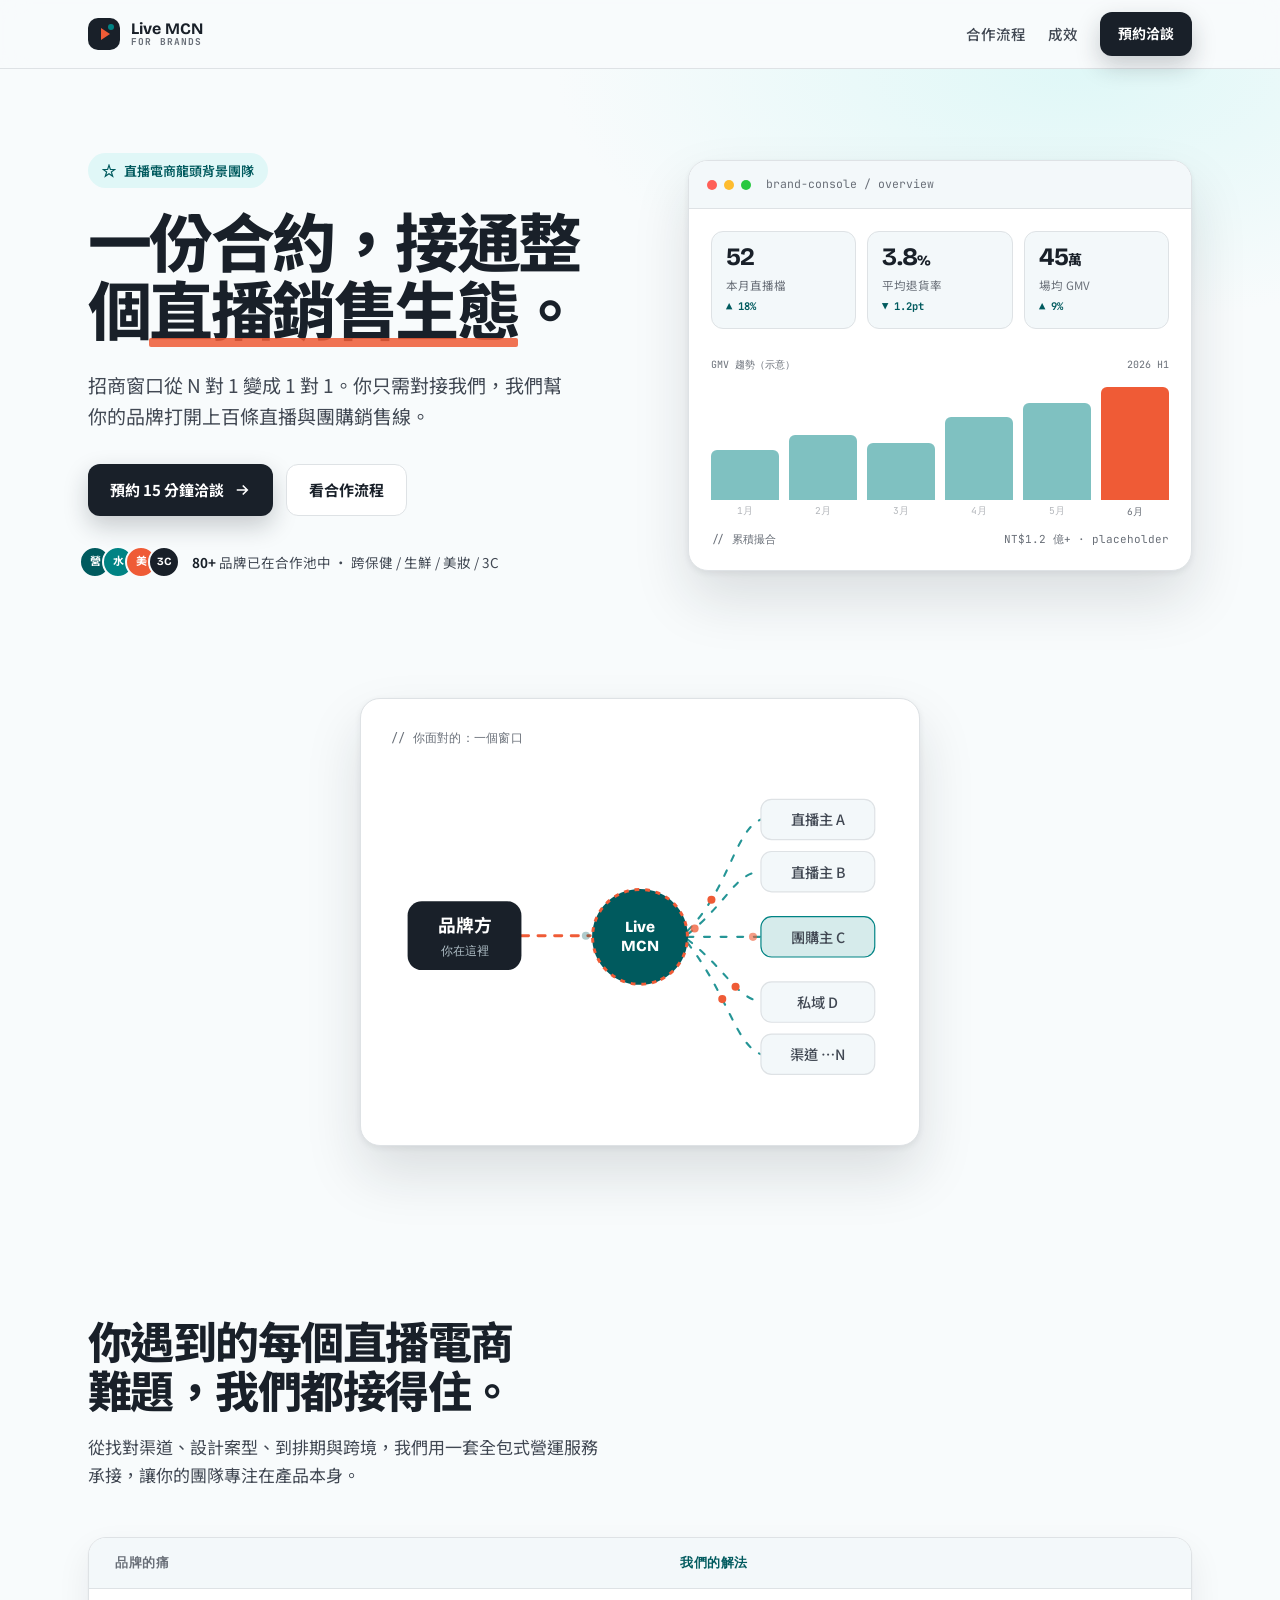
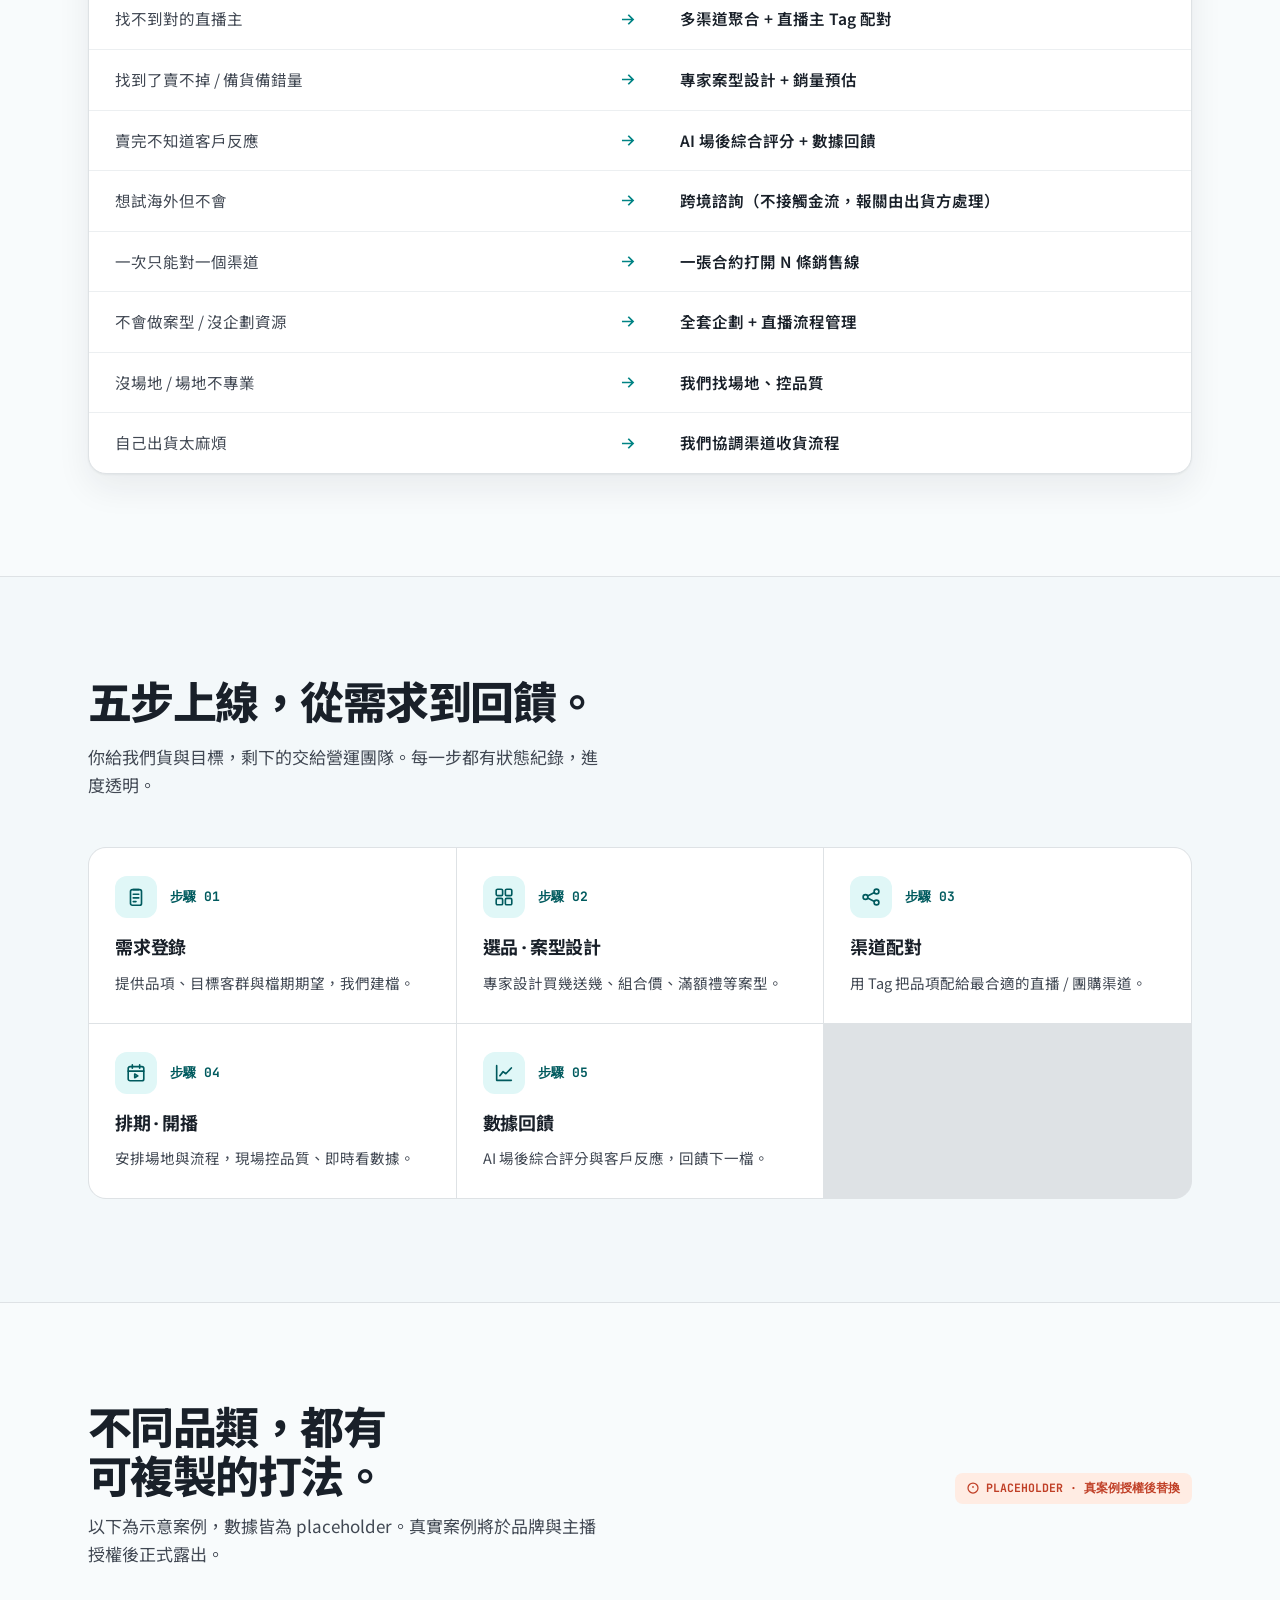
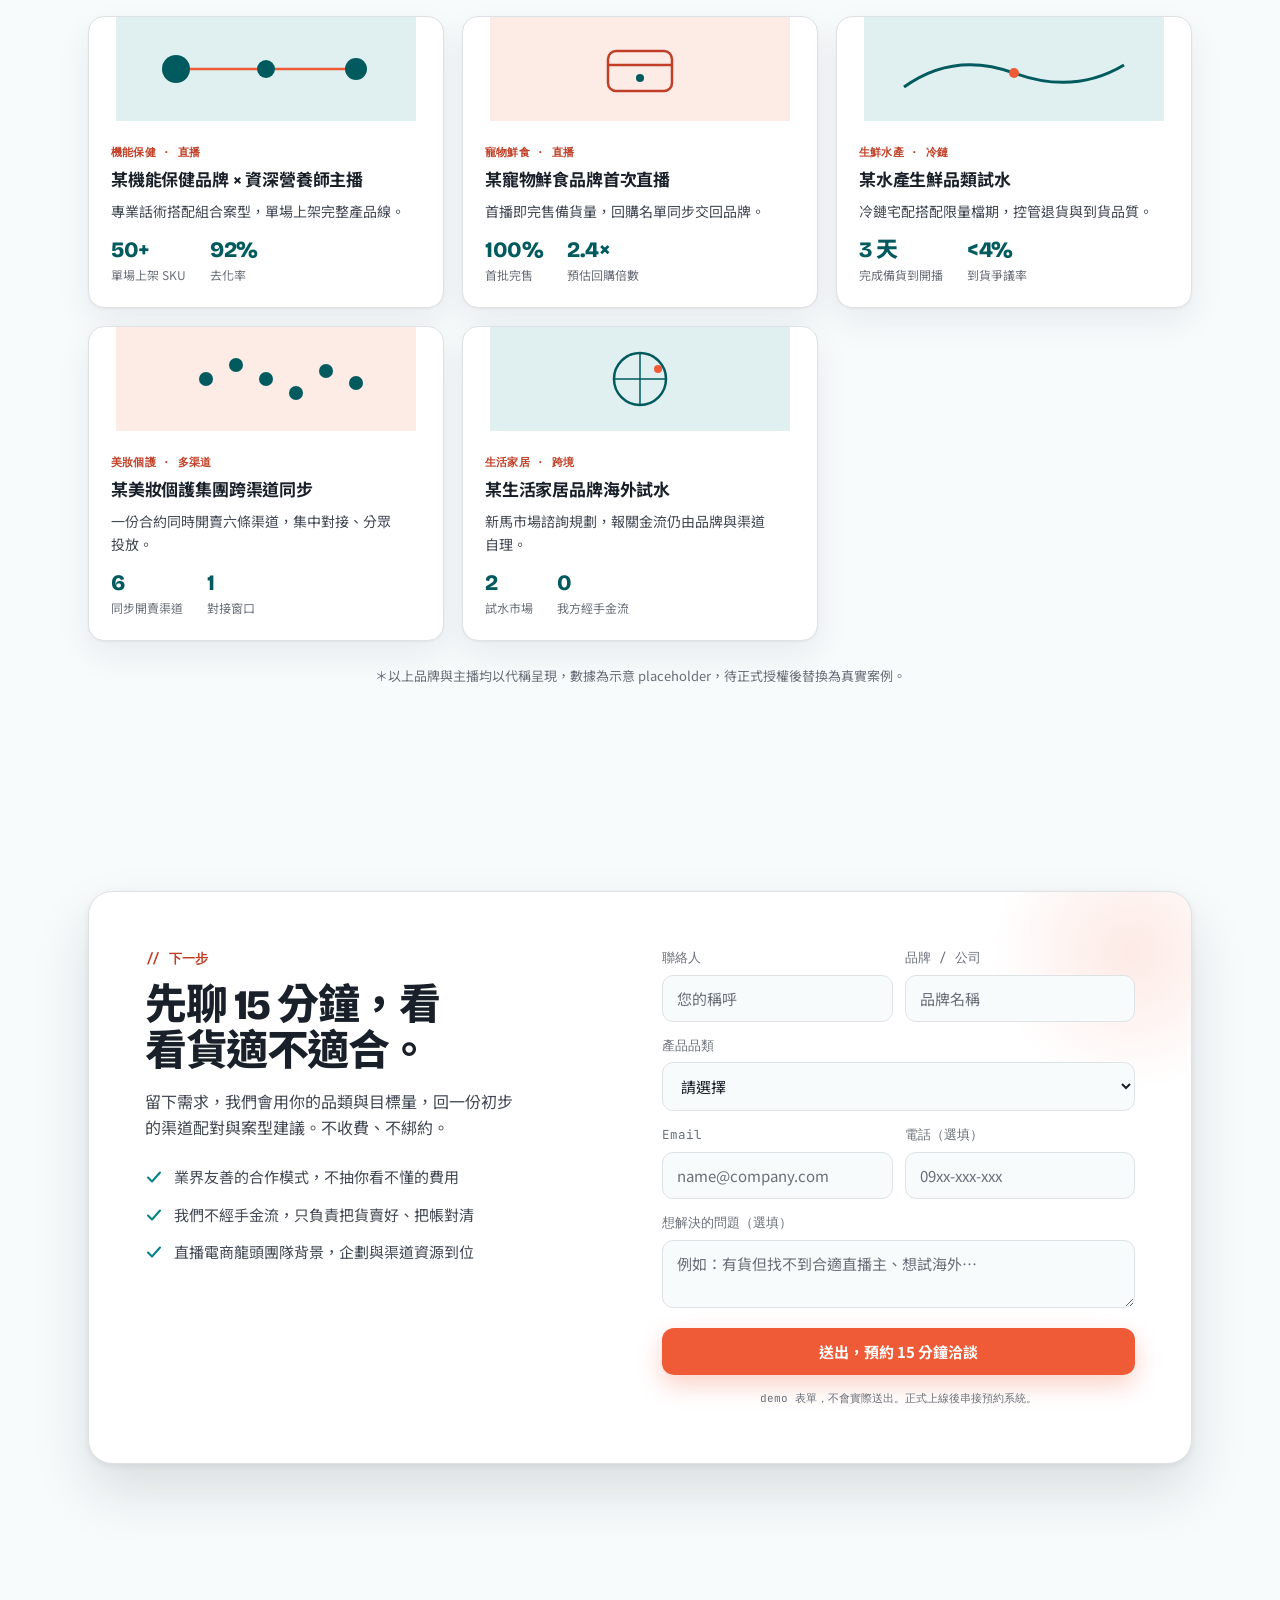
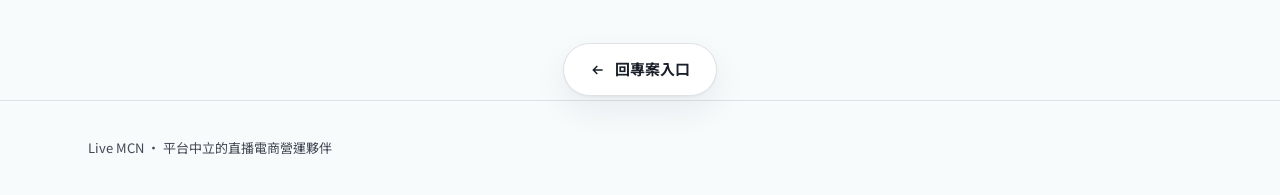
==== commit ea1b82b0: "refactor: 各頁回入口連結精簡為每頁一個 - page1: 移除 footer「← 回到入口」,保留 .backhome 按鈕 - page2: 移除 nav「← 回入口」與 footer「←" ====
--- a/pages/page1.html
+++ b/pages/page1.html
@@ -248,7 +248,6 @@
 <footer>
   <div class="wrap">
     <span>Live MCN · 平台中立的直播電商營運夥伴</span>
-    <a href="../index.html">← 回到入口</a>
   </div>
 </footer>
 
--- a/pages/page1.css
+++ b/pages/page1.css
@@ -1,5 +1,5 @@
 /* ============================================================
-   Page 1 — 對品牌方  (v4 blend: v2 system + v3 diagram/cases/cta)
+   Page 1 — 對品牌方
    Register: brand · 專業可靠 · ink + teal lead, coral spark
    ============================================================ */
 :root{
@@ -33,7 +33,7 @@
 h2.sec{font-family:var(--display);font-size:clamp(28px,3.8vw,44px);font-weight:800;letter-spacing:-.035em;line-height:1.12;text-wrap:balance;margin-bottom:14px;max-width:20ch}
 .sec-lead{font-size:17px;color:var(--ink-2);max-width:58ch;margin-bottom:48px}
 .kicker{font-family:var(--mono);font-size:13px;font-weight:700;color:var(--coral-d);margin-bottom:12px}
-.btn{display:inline-flex;align-items:center;gap:9px;font-family:var(--sans);font-weight:700;font-size:15px;text-decoration:none;border-radius:12px;padding:13px 22px;border:none;cursor:pointer;transition:transform .35s var(--ease),box-shadow .35s var(--ease),background .25s}
+.btn{display:inline-flex;align-items:center;gap:9px;font-family:var(--sans);font-weight:700;font-size:15px;text-decoration:none;border-radius:12px;padding:13px 22px;border:none;cursor:pointer;white-space:nowrap;flex-shrink:0;transition:transform .35s var(--ease),box-shadow .35s var(--ease),background .25s}
 .btn svg{width:18px;height:18px;transition:transform .35s var(--ease)}
 .btn:hover svg{transform:translateX(4px)}
 .btn-primary{background:var(--ink);color:#fff;box-shadow:0 10px 24px oklch(0.24 0.02 255/.22)}
@@ -44,7 +44,7 @@
 /* nav */
 .nav{position:sticky;top:0;z-index:80;background:oklch(0.985 0.004 235/.82);backdrop-filter:blur(14px);border-bottom:1px solid var(--line)}
 .nav .wrap{display:flex;align-items:center;height:68px;gap:26px}
-.logo{display:flex;align-items:center;gap:11px;text-decoration:none}
+.logo{display:flex;align-items:center;gap:11px;text-decoration:none;flex-shrink:0}
 .logo .m{width:32px;height:32px;border-radius:10px;background:var(--ink);position:relative}
 .logo .m::before{content:"";position:absolute;inset:0;margin:auto;width:0;height:0;left:3px;border-style:solid;border-width:6px 0 6px 9px;border-color:transparent transparent transparent var(--coral)}
 .logo .m::after{content:"";position:absolute;width:6px;height:6px;border-radius:50%;background:var(--teal);right:6px;top:6px}
@@ -54,6 +54,15 @@
 .nav a.lnk{font-size:14.5px;color:var(--ink-2);text-decoration:none;font-weight:500}
 .nav a.lnk:hover{color:var(--ink)}
 .nav .btn{padding:10px 18px;font-size:14px}
+/* mobile nav — hide secondary links, keep logo + primary CTA, no overflow */
+@media(max-width:600px){
+  .nav .wrap{gap:14px;height:60px}
+  .nav a.lnk{display:none}
+  .nav .links{gap:0}
+  .nav .btn{padding:9px 15px;font-size:13.5px}
+  .logo .t{font-size:15px}
+  .logo .t span{font-size:9px}
+}
 
 /* hero */
 .hero{position:relative;overflow:hidden;padding:clamp(48px,7vw,84px) 0 clamp(60px,8vw,100px)}
@@ -93,7 +102,7 @@
 .bars .bar span{position:absolute;bottom:-19px;left:0;right:0;text-align:center;font-family:var(--mono);font-size:9.5px;color:var(--muted)}
 .dash-foot{margin-top:30px;display:flex;justify-content:space-between;font-family:var(--mono);font-size:11px;color:var(--muted)}
 
-/* window diagram (from v3, recoloured) */
+/* window diagram */
 .window-sec{padding:clamp(8px,2vw,20px) 0 clamp(40px,6vw,72px)}
 .diagram{max-width:560px;margin:0 auto;background:var(--surface);border:1px solid var(--line);border-radius:20px;padding:clamp(18px,3vw,30px);box-shadow:var(--shadow-lg)}
 .diagram .cap{font-family:var(--mono);font-size:12px;color:var(--muted);margin-bottom:10px;letter-spacing:.02em}
@@ -142,7 +151,7 @@
 .step h4{font-family:var(--display);font-size:18px;font-weight:700;letter-spacing:-.01em;margin-bottom:7px}
 .step p{font-size:14.5px;color:var(--ink-2)}
 
-/* cases — v3 icon-top cards, recoloured */
+/* cases — icon-top cards */
 .cases{display:grid;grid-template-columns:repeat(3,1fr);gap:18px}
 @media(max-width:900px){.cases{grid-template-columns:1fr 1fr}}
 @media(max-width:600px){.cases{grid-template-columns:1fr}}
@@ -160,7 +169,7 @@
 .placeholder-tag{display:inline-flex;align-items:center;gap:7px;font-family:var(--mono);font-size:11.5px;font-weight:700;color:var(--coral-d);background:var(--coral-soft);padding:6px 12px;border-radius:8px}
 .case-note{margin-top:24px;font-size:13px;color:var(--muted);text-align:center}
 
-/* CTA — v3 contact form, recoloured */
+/* CTA — contact form */
 .cta-sec{padding-bottom:clamp(64px,9vw,120px)}
 .cta-wrap{background:var(--surface);border:1px solid var(--line);border-radius:24px;padding:clamp(32px,5vw,56px);display:grid;grid-template-columns:1fr 1fr;gap:44px;box-shadow:var(--shadow-lg);position:relative;overflow:hidden}
 @media(max-width:820px){.cta-wrap{grid-template-columns:1fr;gap:30px}}
